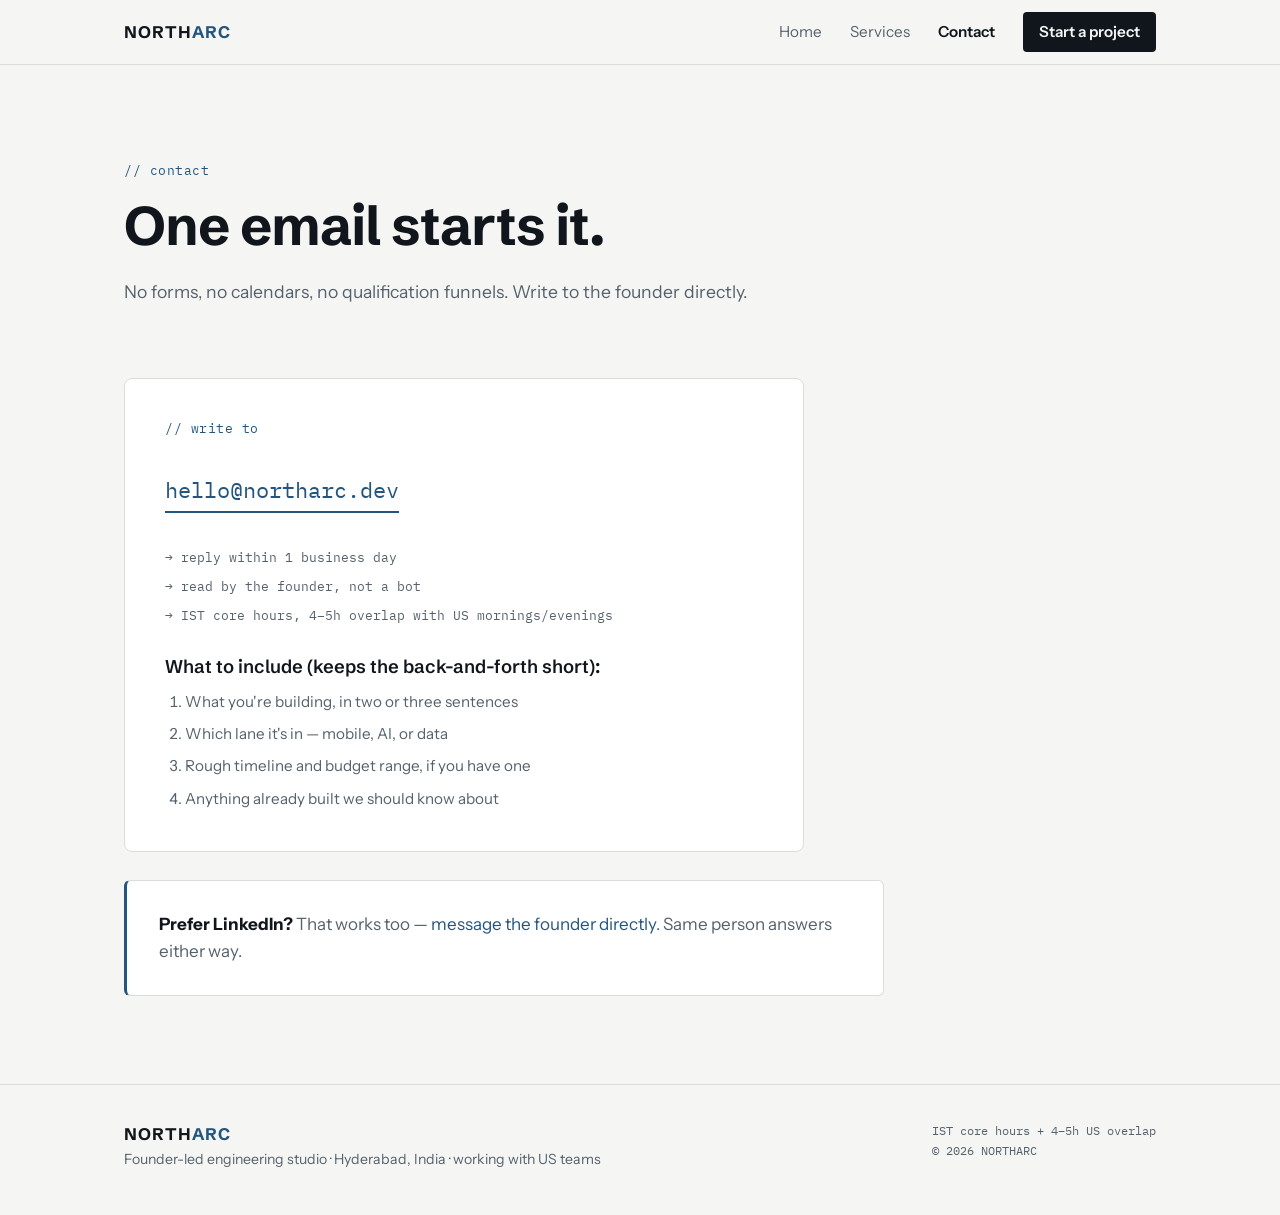
==== contact.html @ 61504bf8 "Initial site: home, services, contact pages with shared styles" ====
<!DOCTYPE html>
<html lang="en">
<head>
  <meta charset="UTF-8" />
  <meta name="viewport" content="width=device-width, initial-scale=1.0" />
  <title>Contact — NORTHARC</title>
  <meta name="description" content="Start a project with NORTHARC. One email, a reply within one business day." />
  <link rel="preconnect" href="https://fonts.googleapis.com" />
  <link rel="preconnect" href="https://fonts.gstatic.com" crossorigin />
  <link href="https://fonts.googleapis.com/css2?family=Schibsted+Grotesk:wght@500;700&family=Instrument+Sans:wght@400;500;600&family=IBM+Plex+Mono:wght@400;500&display=swap" rel="stylesheet" />
  <link rel="stylesheet" href="css/styles.css" />
</head>
<body>

<header class="site-header">
  <div class="wrap">
    <a class="logo" href="index.html">NORTH<span>ARC</span></a>
    <button class="menu-btn" aria-expanded="false" aria-controls="nav">menu</button>
    <nav class="main-nav" id="nav">
      <a href="index.html">Home</a>
      <a href="services.html">Services</a>
      <a href="contact.html" class="active">Contact</a>
      <a href="contact.html" class="nav-cta">Start a project</a>
    </nav>
  </div>
</header>

<main>

  <div class="hero" style="padding-bottom:40px">
    <div class="wrap">
      <span class="eyebrow">// contact</span>
      <h1>One email starts it.</h1>
      <p class="lede" style="margin-top:20px">No forms, no calendars, no qualification funnels. Write to the founder directly.</p>
    </div>
  </div>

  <section style="padding-top:0">
    <div class="wrap">
      <div class="contact-card reveal">
        <span class="eyebrow">// write to</span>
        <a class="contact-email" href="mailto:hello@northarc.dev">hello@northarc.dev</a>
        <div class="contact-meta">
          <div>→ reply within 1 business day</div>
          <div>→ read by the founder, not a bot</div>
          <div>→ IST core hours, 4–5h overlap with US mornings/evenings</div>
        </div>

        <div class="checklist">
          <h3>What to include (keeps the back-and-forth short):</h3>
          <ol>
            <li>What you're building, in two or three sentences</li>
            <li>Which lane it's in — mobile, AI, or data</li>
            <li>Rough timeline and budget range, if you have one</li>
            <li>Anything already built we should know about</li>
          </ol>
        </div>
      </div>

      <div class="plain-block reveal" style="margin-top:28px">
        <p><strong>Prefer LinkedIn?</strong> That works too — <a href="https://www.linkedin.com/" rel="noopener">message the founder directly</a>. Same person answers either way.</p>
      </div>
    </div>
  </section>

</main>

<footer class="site-footer">
  <div class="wrap">
    <div>
      <div class="logo">NORTH<span>ARC</span></div>
      <p>Founder-led engineering studio · Hyderabad, India · working with US teams</p>
    </div>
    <div class="fmono">
      <div>IST core hours + 4–5h US overlap</div>
      <div>© 2026 NORTHARC</div>
    </div>
  </div>
</footer>

<script src="js/main.js"></script>
</body>
</html>
---- css/styles.css ----
/* NORTHARC — shared styles
   Rename: search-replace "NORTHARC" across /*.html
   Palette + type tokens below. */

:root {
  --paper: #f5f6f4;
  --panel: #ffffff;
  --ink: #10161c;
  --muted: #55616c;
  --line: #d9dedb;
  --accent: #24557e;
  --accent-ink: #1b4263;
  --ok: #2f7d52;
  --mono: "IBM Plex Mono", ui-monospace, monospace;
  --body: "Instrument Sans", system-ui, sans-serif;
  --display: "Schibsted Grotesk", system-ui, sans-serif;
  --maxw: 1080px;
}

* { margin: 0; padding: 0; box-sizing: border-box; }
html { scroll-behavior: smooth; }

body {
  font-family: var(--body);
  background: var(--paper);
  color: var(--ink);
  font-size: 17px;
  line-height: 1.6;
  -webkit-font-smoothing: antialiased;
}

.wrap { max-width: var(--maxw); margin: 0 auto; padding: 0 24px; }

a { color: var(--accent); text-decoration: none; }
a:hover { text-decoration: underline; }
a:focus-visible, button:focus-visible {
  outline: 2px solid var(--accent);
  outline-offset: 3px;
}

/* ---------- header ---------- */
.site-header {
  border-bottom: 1px solid var(--line);
  background: var(--paper);
  position: sticky; top: 0; z-index: 50;
}
.site-header .wrap {
  display: flex; align-items: center; justify-content: space-between;
  height: 64px;
}
.logo {
  font-family: var(--display);
  font-weight: 700;
  letter-spacing: 0.06em;
  font-size: 1.05rem;
  color: var(--ink);
}
.logo:hover { text-decoration: none; }
.logo span { color: var(--accent); }

nav.main-nav { display: flex; gap: 28px; align-items: center; }
nav.main-nav a {
  color: var(--muted);
  font-size: 0.95rem;
}
nav.main-nav a.active { color: var(--ink); font-weight: 600; }
nav.main-nav a.nav-cta {
  color: var(--paper);
  background: var(--ink);
  padding: 8px 16px;
  border-radius: 4px;
  font-weight: 600;
}
nav.main-nav a.nav-cta:hover { background: var(--accent-ink); text-decoration: none; }

.menu-btn { display: none; background: none; border: 1px solid var(--line); border-radius: 4px; padding: 6px 10px; font-family: var(--mono); font-size: 0.85rem; cursor: pointer; color: var(--ink); }

/* ---------- shared section furniture ---------- */
section { padding: 88px 0; }
.eyebrow {
  font-family: var(--mono);
  font-size: 0.8rem;
  letter-spacing: 0.04em;
  color: var(--accent);
  display: block;
  margin-bottom: 14px;
}
h1, h2, h3 { font-family: var(--display); line-height: 1.15; }
h1 { font-size: clamp(2.2rem, 5vw, 3.4rem); font-weight: 700; letter-spacing: -0.015em; }
h2 { font-size: clamp(1.6rem, 3.4vw, 2.2rem); font-weight: 700; letter-spacing: -0.01em; margin-bottom: 18px; }
h3 { font-size: 1.15rem; font-weight: 600; margin-bottom: 8px; }
.lede { color: var(--muted); font-size: 1.1rem; max-width: 58ch; }

.rule { border: 0; border-top: 1px solid var(--line); }

/* ---------- hero ---------- */
.hero { padding: 96px 0 72px; }
.hero-grid {
  display: grid;
  grid-template-columns: minmax(0, 1.15fr) minmax(0, 0.85fr);
  gap: 56px;
  align-items: center;
}
.hero .lede { margin: 22px 0 32px; }

.status-line {
  font-family: var(--mono);
  font-size: 0.82rem;
  color: var(--muted);
  display: inline-flex; align-items: center; gap: 8px;
  border: 1px solid var(--line);
  background: var(--panel);
  padding: 6px 12px;
  border-radius: 999px;
  margin-bottom: 26px;
}
.status-line .dot {
  width: 8px; height: 8px; border-radius: 50%;
  background: var(--ok);
}

.btn-row { display: flex; gap: 14px; flex-wrap: wrap; }
.btn {
  display: inline-block;
  padding: 12px 22px;
  border-radius: 4px;
  font-weight: 600;
  font-size: 0.98rem;
}
.btn-primary { background: var(--ink); color: var(--paper); }
.btn-primary:hover { background: var(--accent-ink); text-decoration: none; }
.btn-ghost { border: 1px solid var(--line); color: var(--ink); background: var(--panel); }
.btn-ghost:hover { border-color: var(--ink); text-decoration: none; }

.hero-schematic { width: 100%; height: auto; }
.hero-schematic text { font-family: var(--mono); font-size: 11px; fill: var(--muted); }
.hero-schematic .node { fill: var(--panel); stroke: var(--ink); stroke-width: 1.25; }
.hero-schematic .pipe { stroke: var(--accent); stroke-width: 1.5; fill: none; }
.hero-schematic .pkt { fill: var(--accent); }

/* ---------- cards ---------- */
.card-grid { display: grid; grid-template-columns: repeat(3, 1fr); gap: 20px; margin-top: 40px; }
.card {
  background: var(--panel);
  border: 1px solid var(--line);
  border-radius: 6px;
  padding: 28px 24px;
  display: flex; flex-direction: column; gap: 10px;
}
.card .tag {
  font-family: var(--mono);
  font-size: 0.75rem;
  color: var(--accent);
}
.card p { color: var(--muted); font-size: 0.95rem; }
.card .more { margin-top: auto; font-size: 0.9rem; font-weight: 600; }

/* ---------- process ---------- */
.steps { margin-top: 40px; display: grid; gap: 0; }
.step {
  display: grid;
  grid-template-columns: 72px 1fr;
  gap: 20px;
  padding: 26px 0;
  border-top: 1px solid var(--line);
}
.step:last-child { border-bottom: 1px solid var(--line); }
.step .num { font-family: var(--mono); color: var(--accent); font-size: 0.9rem; padding-top: 4px; }
.step p { color: var(--muted); font-size: 0.95rem; max-width: 62ch; }

/* ---------- stack strip / grid ---------- */
.stack-note { font-family: var(--mono); font-size: 0.8rem; color: var(--muted); margin-top: 26px; }
.stack-grid {
  display: grid;
  grid-template-columns: repeat(auto-fill, minmax(150px, 1fr));
  gap: 14px;
  margin-top: 34px;
}
.stack-item {
  background: var(--panel);
  border: 1px solid var(--line);
  border-radius: 6px;
  padding: 16px 14px;
  display: flex; align-items: center; gap: 12px;
}
.stack-item img { width: 26px; height: 26px; object-fit: contain; }
.stack-item span { font-size: 0.88rem; font-weight: 500; }

/* ---------- honesty block ---------- */
.plain-block {
  background: var(--panel);
  border: 1px solid var(--line);
  border-left: 3px solid var(--accent);
  border-radius: 6px;
  padding: 30px 32px;
  max-width: 760px;
}
.plain-block p { color: var(--muted); }
.plain-block p + p { margin-top: 12px; }
.plain-block strong { color: var(--ink); }

/* ---------- service detail ---------- */
.svc { border-top: 1px solid var(--line); padding: 64px 0; }
.svc-grid { display: grid; grid-template-columns: minmax(0,1fr) minmax(0,1fr); gap: 48px; }
.svc ul { list-style: none; margin-top: 18px; display: grid; gap: 10px; }
.svc li {
  padding-left: 22px; position: relative;
  color: var(--muted); font-size: 0.97rem;
}
.svc li::before {
  content: "→"; position: absolute; left: 0; color: var(--accent);
  font-family: var(--mono); font-size: 0.85rem;
}
.svc-deliverable {
  font-family: var(--mono); font-size: 0.8rem; color: var(--muted);
  border: 1px dashed var(--line); border-radius: 6px;
  padding: 14px 16px; margin-top: 22px;
}

/* ---------- contact ---------- */
.contact-card {
  background: var(--panel); border: 1px solid var(--line); border-radius: 8px;
  padding: 40px; max-width: 680px;
}
.contact-email {
  font-family: var(--mono);
  font-size: clamp(1.05rem, 2.6vw, 1.4rem);
  display: inline-block;
  margin: 18px 0 8px;
  border-bottom: 2px solid var(--accent);
  padding-bottom: 4px;
}
.contact-email:hover { text-decoration: none; }
.contact-meta { font-family: var(--mono); font-size: 0.82rem; color: var(--muted); margin-top: 26px; display: grid; gap: 8px; }
.checklist { margin-top: 30px; }
.checklist h3 { margin-bottom: 12px; }
.checklist ol { padding-left: 20px; color: var(--muted); display: grid; gap: 8px; font-size: 0.95rem; }

/* ---------- footer ---------- */
.site-footer {
  border-top: 1px solid var(--line);
  padding: 36px 0 44px;
  color: var(--muted);
  font-size: 0.88rem;
}
.site-footer .wrap { display: flex; justify-content: space-between; gap: 20px; flex-wrap: wrap; }
.site-footer .fmono { font-family: var(--mono); font-size: 0.78rem; }

/* ---------- reveal ---------- */
.reveal { opacity: 0; transform: translateY(14px); transition: opacity .5s ease, transform .5s ease; }
.reveal.in { opacity: 1; transform: none; }
@media (prefers-reduced-motion: reduce) {
  .reveal { opacity: 1; transform: none; transition: none; }
  html { scroll-behavior: auto; }
}

/* ---------- responsive ---------- */
@media (max-width: 860px) {
  section { padding: 64px 0; }
  .hero { padding: 64px 0 48px; }
  .hero-grid { grid-template-columns: 1fr; gap: 40px; }
  .card-grid { grid-template-columns: 1fr; }
  .svc-grid { grid-template-columns: 1fr; gap: 28px; }
  nav.main-nav {
    display: none;
    position: absolute; top: 64px; left: 0; right: 0;
    background: var(--paper); border-bottom: 1px solid var(--line);
    flex-direction: column; align-items: flex-start;
    padding: 18px 24px; gap: 16px;
  }
  nav.main-nav.open { display: flex; }
  .menu-btn { display: block; }
}
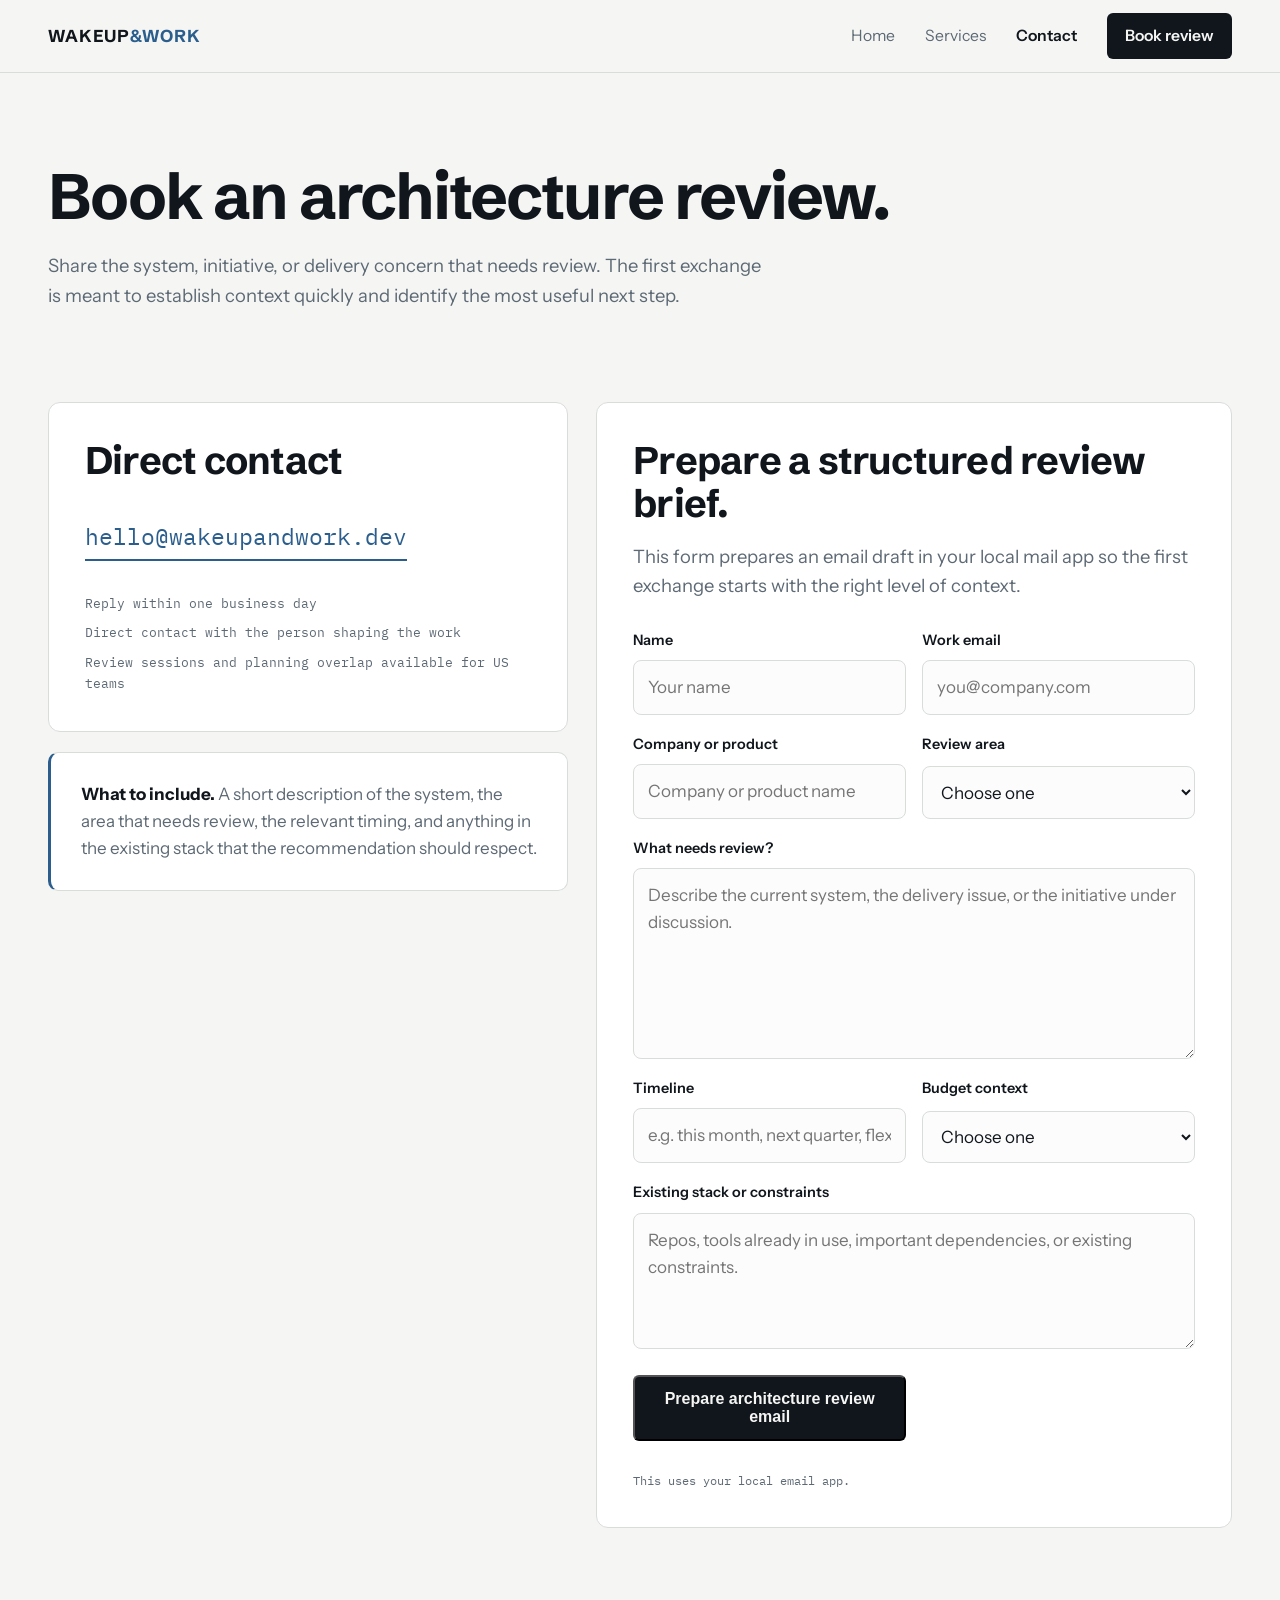
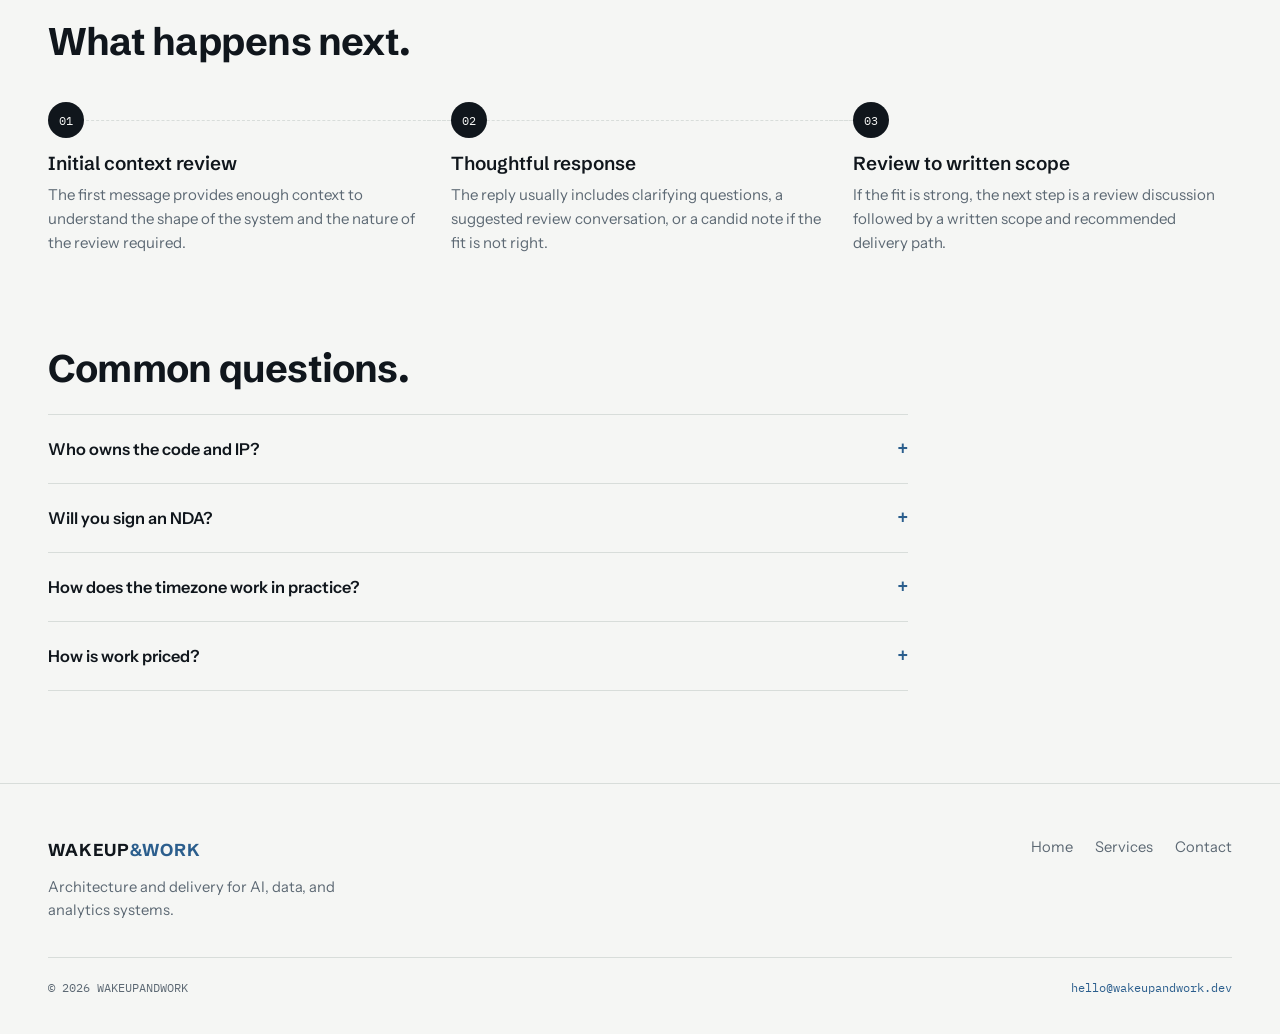
==== commit 66bab741: "Rebrand and redesign: WAKEUPANDWORK site with enhanced UX - New hero with checkmark points and struc" ====
--- a/contact.html
+++ b/contact.html
@@ -3,8 +3,18 @@
 <head>
   <meta charset="UTF-8" />
   <meta name="viewport" content="width=device-width, initial-scale=1.0" />
-  <title>Contact — NORTHARC</title>
-  <meta name="description" content="Start a project with NORTHARC. One email, a reply within one business day." />
+  <title>Contact — WAKEUPANDWORK</title>
+  <meta name="description" content="Book an architecture review with WAKEUPANDWORK. Share the current system or delivery concern and receive a thoughtful reply within one business day." />
+  <meta name="theme-color" content="#f5f6f4" />
+  <meta property="og:type" content="website" />
+  <meta property="og:title" content="Contact — WAKEUPANDWORK" />
+  <meta property="og:description" content="Share the current system or delivery concern and receive a thoughtful reply within one business day." />
+  <meta property="og:image" content="assets/social-card.svg" />
+  <meta property="twitter:card" content="summary_large_image" />
+  <meta property="twitter:title" content="Contact — WAKEUPANDWORK" />
+  <meta property="twitter:description" content="Share the current system or delivery concern and receive a thoughtful reply within one business day." />
+  <meta property="twitter:image" content="assets/social-card.svg" />
+  <link rel="icon" href="assets/favicon.svg" type="image/svg+xml" />
   <link rel="preconnect" href="https://fonts.googleapis.com" />
   <link rel="preconnect" href="https://fonts.gstatic.com" crossorigin />
   <link href="https://fonts.googleapis.com/css2?family=Schibsted+Grotesk:wght@500;700&family=Instrument+Sans:wght@400;500;600&family=IBM+Plex+Mono:wght@400;500&display=swap" rel="stylesheet" />
@@ -14,66 +24,166 @@
 
 <header class="site-header">
   <div class="wrap">
-    <a class="logo" href="index.html">NORTH<span>ARC</span></a>
+    <a class="logo" href="index.html">WAKEUP<span>&amp;WORK</span></a>
     <button class="menu-btn" aria-expanded="false" aria-controls="nav">menu</button>
     <nav class="main-nav" id="nav">
       <a href="index.html">Home</a>
       <a href="services.html">Services</a>
       <a href="contact.html" class="active">Contact</a>
-      <a href="contact.html" class="nav-cta">Start a project</a>
+      <a href="contact.html" class="nav-cta">Book review</a>
     </nav>
   </div>
 </header>
 
 <main>
-
-  <div class="hero" style="padding-bottom:40px">
+  <div class="hero contact-hero">
     <div class="wrap">
-      <span class="eyebrow">// contact</span>
-      <h1>One email starts it.</h1>
-      <p class="lede" style="margin-top:20px">No forms, no calendars, no qualification funnels. Write to the founder directly.</p>
+      <h1>Book an architecture review.</h1>
+      <p class="lede" style="margin-top:20px">Share the system, initiative, or delivery concern that needs review. The first exchange is meant to establish context quickly and identify the most useful next step.</p>
     </div>
   </div>
 
   <section style="padding-top:0">
-    <div class="wrap">
-      <div class="contact-card reveal">
-        <span class="eyebrow">// write to</span>
-        <a class="contact-email" href="mailto:hello@northarc.dev">hello@northarc.dev</a>
-        <div class="contact-meta">
-          <div>→ reply within 1 business day</div>
-          <div>→ read by the founder, not a bot</div>
-          <div>→ IST core hours, 4–5h overlap with US mornings/evenings</div>
+    <div class="wrap contact-layout">
+      <div class="contact-intro reveal">
+        <div class="contact-card">
+          <h2>Direct contact</h2>
+          <a class="contact-email" href="mailto:hello@wakeupandwork.dev">hello@wakeupandwork.dev</a>
+          <div class="contact-meta">
+            <div>Reply within one business day</div>
+            <div>Direct contact with the person shaping the work</div>
+            <div>Review sessions and planning overlap available for US teams</div>
+          </div>
         </div>
-
-        <div class="checklist">
-          <h3>What to include (keeps the back-and-forth short):</h3>
-          <ol>
-            <li>What you're building, in two or three sentences</li>
-            <li>Which lane it's in — mobile, AI, or data</li>
-            <li>Rough timeline and budget range, if you have one</li>
-            <li>Anything already built we should know about</li>
-          </ol>
+        <div class="plain-block contact-note">
+          <p><strong>What to include.</strong> A short description of the system, the area that needs review, the relevant timing, and anything in the existing stack that the recommendation should respect.</p>
         </div>
       </div>
 
-      <div class="plain-block reveal" style="margin-top:28px">
-        <p><strong>Prefer LinkedIn?</strong> That works too — <a href="https://www.linkedin.com/" rel="noopener">message the founder directly</a>. Same person answers either way.</p>
+      <div class="brief-shell reveal">
+        <div class="brief-card">
+          <h2>Prepare a structured review brief.</h2>
+          <p class="lede">This form prepares an email draft in your local mail app so the first exchange starts with the right level of context.</p>
+          <form class="brief-form" data-brief-form data-email="hello@wakeupandwork.dev">
+            <label>
+              <span>Name</span>
+              <input type="text" name="name" autocomplete="name" placeholder="Your name" required />
+            </label>
+            <label>
+              <span>Work email</span>
+              <input type="email" name="email" autocomplete="email" placeholder="you@company.com" required />
+            </label>
+            <label>
+              <span>Company or product</span>
+              <input type="text" name="company" autocomplete="organization" placeholder="Company or product name" required />
+            </label>
+            <label>
+              <span>Review area</span>
+              <select name="lane" required>
+                <option value="">Choose one</option>
+                <option>AI systems</option>
+                <option>Data engineering</option>
+                <option>Analytics</option>
+                <option>Mixed scope</option>
+              </select>
+            </label>
+            <label class="full">
+              <span>What needs review?</span>
+              <textarea name="summary" rows="6" placeholder="Describe the current system, the delivery issue, or the initiative under discussion." required></textarea>
+            </label>
+            <label>
+              <span>Timeline</span>
+              <input type="text" name="timeline" placeholder="e.g. this month, next quarter, flexible" />
+            </label>
+            <label>
+              <span>Budget context</span>
+              <select name="budget">
+                <option value="">Choose one</option>
+                <option>Under $5k</option>
+                <option>$5k – $15k</option>
+                <option>$15k – $30k</option>
+                <option>$30k+</option>
+                <option>Need help scoping</option>
+              </select>
+            </label>
+            <label class="full">
+              <span>Existing stack or constraints</span>
+              <textarea name="stack" rows="4" placeholder="Repos, tools already in use, important dependencies, or existing constraints."></textarea>
+            </label>
+            <div class="form-actions full">
+              <button class="btn btn-primary" type="submit">Prepare architecture review email</button>
+              <p class="fine">This uses your local email app.</p>
+            </div>
+          </form>
+        </div>
       </div>
     </div>
   </section>
 
+  <section style="padding-top:0">
+    <div class="wrap">
+      <h2>What happens next.</h2>
+      <div class="steps-flow three">
+        <div class="step-col reveal">
+          <div class="track"><span class="step-dot">01</span></div>
+          <h3>Initial context review</h3>
+          <p>The first message provides enough context to understand the shape of the system and the nature of the review required.</p>
+        </div>
+        <div class="step-col reveal">
+          <div class="track"><span class="step-dot">02</span></div>
+          <h3>Thoughtful response</h3>
+          <p>The reply usually includes clarifying questions, a suggested review conversation, or a candid note if the fit is not right.</p>
+        </div>
+        <div class="step-col reveal">
+          <div class="track"><span class="step-dot">03</span></div>
+          <h3>Review to written scope</h3>
+          <p>If the fit is strong, the next step is a review discussion followed by a written scope and recommended delivery path.</p>
+        </div>
+      </div>
+    </div>
+  </section>
+
+  <section style="padding-top:0">
+    <div class="wrap">
+      <h2>Common questions.</h2>
+      <div class="faq">
+        <details>
+          <summary>Who owns the code and IP?</summary>
+          <p>You do. Code lives in your repositories, deploys to your accounts, and remains under your control.</p>
+        </details>
+        <details>
+          <summary>Will you sign an NDA?</summary>
+          <p>Yes. An NDA can be signed before any sensitive detail is shared.</p>
+        </details>
+        <details>
+          <summary>How does the timezone work in practice?</summary>
+          <p>Work is coordinated around overlapping review windows with US teams, while deeper implementation continues asynchronously.</p>
+        </details>
+        <details>
+          <summary>How is work priced?</summary>
+          <p>Most engagements are structured as fixed-scope projects or clearly defined retained support, depending on the shape of the work.</p>
+        </details>
+      </div>
+    </div>
+  </section>
 </main>
 
 <footer class="site-footer">
   <div class="wrap">
-    <div>
-      <div class="logo">NORTH<span>ARC</span></div>
-      <p>Founder-led engineering studio · Hyderabad, India · working with US teams</p>
+    <div class="foot-simple">
+      <div>
+        <div class="logo">WAKEUP<span>&amp;WORK</span></div>
+        <p>Architecture and delivery for AI, data, and analytics systems.</p>
+      </div>
+      <nav class="foot-nav" aria-label="Footer">
+        <a href="index.html">Home</a>
+        <a href="services.html">Services</a>
+        <a href="contact.html">Contact</a>
+      </nav>
     </div>
-    <div class="fmono">
-      <div>IST core hours + 4–5h US overlap</div>
-      <div>© 2026 NORTHARC</div>
+    <div class="foot-bottom">
+      <div>© 2026 WAKEUPANDWORK</div>
+      <div><a href="mailto:hello@wakeupandwork.dev">hello@wakeupandwork.dev</a></div>
     </div>
   </div>
 </footer>
--- a/css/styles.css
+++ b/css/styles.css
@@ -1,20 +1,18 @@
-/* NORTHARC — shared styles
-   Rename: search-replace "NORTHARC" across /*.html
-   Palette + type tokens below. */
+/* WAKEUPANDWORK — shared styles */
 
 :root {
   --paper: #f5f6f4;
   --panel: #ffffff;
   --ink: #10161c;
-  --muted: #55616c;
-  --line: #d9dedb;
-  --accent: #24557e;
-  --accent-ink: #1b4263;
+  --muted: #5d6974;
+  --line: #d8ddda;
+  --accent: #2b5e8d;
+  --accent-ink: #214968;
   --ok: #2f7d52;
   --mono: "IBM Plex Mono", ui-monospace, monospace;
   --body: "Instrument Sans", system-ui, sans-serif;
   --display: "Schibsted Grotesk", system-ui, sans-serif;
-  --maxw: 1080px;
+  --maxw: 1240px;
 }
 
 * { margin: 0; padding: 0; box-sizing: border-box; }
@@ -29,147 +27,249 @@
   -webkit-font-smoothing: antialiased;
 }
 
-.wrap { max-width: var(--maxw); margin: 0 auto; padding: 0 24px; }
+.wrap { max-width: var(--maxw); margin: 0 auto; padding: 0 28px; }
 
 a { color: var(--accent); text-decoration: none; }
 a:hover { text-decoration: underline; }
-a:focus-visible, button:focus-visible {
+a:focus-visible, button:focus-visible, input:focus-visible, select:focus-visible, textarea:focus-visible {
   outline: 2px solid var(--accent);
   outline-offset: 3px;
 }
 
-/* ---------- header ---------- */
 .site-header {
   border-bottom: 1px solid var(--line);
-  background: var(--paper);
-  position: sticky; top: 0; z-index: 50;
+  background: rgba(245, 246, 244, 0.94);
+  position: sticky;
+  top: 0;
+  z-index: 50;
+  backdrop-filter: blur(10px);
 }
 .site-header .wrap {
-  display: flex; align-items: center; justify-content: space-between;
-  height: 64px;
+  display: flex;
+  align-items: center;
+  justify-content: space-between;
+  height: 72px;
 }
 .logo {
   font-family: var(--display);
   font-weight: 700;
   letter-spacing: 0.06em;
-  font-size: 1.05rem;
+  font-size: 1.08rem;
   color: var(--ink);
 }
 .logo:hover { text-decoration: none; }
 .logo span { color: var(--accent); }
 
-nav.main-nav { display: flex; gap: 28px; align-items: center; }
-nav.main-nav a {
-  color: var(--muted);
-  font-size: 0.95rem;
-}
+nav.main-nav { display: flex; gap: 30px; align-items: center; }
+nav.main-nav a { color: var(--muted); font-size: 0.98rem; }
 nav.main-nav a.active { color: var(--ink); font-weight: 600; }
 nav.main-nav a.nav-cta {
   color: var(--paper);
   background: var(--ink);
-  padding: 8px 16px;
+  padding: 10px 18px;
+  border-radius: 6px;
+  font-weight: 600;
+}
+nav.main-nav a.nav-cta:hover { background: var(--accent-ink); text-decoration: none; }
+
+.menu-btn {
+  display: none;
+  background: none;
+  border: 1px solid var(--line);
   border-radius: 4px;
-  font-weight: 600;
-}
-nav.main-nav a.nav-cta:hover { background: var(--accent-ink); text-decoration: none; }
-
-.menu-btn { display: none; background: none; border: 1px solid var(--line); border-radius: 4px; padding: 6px 10px; font-family: var(--mono); font-size: 0.85rem; cursor: pointer; color: var(--ink); }
-
-/* ---------- shared section furniture ---------- */
-section { padding: 88px 0; }
-.eyebrow {
-  font-family: var(--mono);
-  font-size: 0.8rem;
-  letter-spacing: 0.04em;
-  color: var(--accent);
-  display: block;
-  margin-bottom: 14px;
-}
-h1, h2, h3 { font-family: var(--display); line-height: 1.15; }
-h1 { font-size: clamp(2.2rem, 5vw, 3.4rem); font-weight: 700; letter-spacing: -0.015em; }
-h2 { font-size: clamp(1.6rem, 3.4vw, 2.2rem); font-weight: 700; letter-spacing: -0.01em; margin-bottom: 18px; }
-h3 { font-size: 1.15rem; font-weight: 600; margin-bottom: 8px; }
-.lede { color: var(--muted); font-size: 1.1rem; max-width: 58ch; }
-
-.rule { border: 0; border-top: 1px solid var(--line); }
-
-/* ---------- hero ---------- */
-.hero { padding: 96px 0 72px; }
+  padding: 6px 10px;
+  font-family: var(--mono);
+  font-size: 0.85rem;
+  cursor: pointer;
+  color: var(--ink);
+}
+
+section { padding: 92px 0; }
+h1, h2, h3 { font-family: var(--display); line-height: 1.1; }
+h1 {
+  font-size: clamp(2.8rem, 5vw, 5rem);
+  font-weight: 700;
+  letter-spacing: -0.03em;
+}
+h2 {
+  font-size: clamp(1.9rem, 3vw, 3rem);
+  font-weight: 700;
+  letter-spacing: -0.02em;
+  margin-bottom: 18px;
+}
+h3 { font-size: 1.18rem; font-weight: 600; margin-bottom: 8px; }
+.lede {
+  color: var(--muted);
+  font-size: 1.15rem;
+  max-width: 60ch;
+}
+
+.hero { padding: 88px 0 64px; }
 .hero-grid {
   display: grid;
-  grid-template-columns: minmax(0, 1.15fr) minmax(0, 0.85fr);
-  gap: 56px;
-  align-items: center;
-}
-.hero .lede { margin: 22px 0 32px; }
-
-.status-line {
-  font-family: var(--mono);
-  font-size: 0.82rem;
-  color: var(--muted);
-  display: inline-flex; align-items: center; gap: 8px;
-  border: 1px solid var(--line);
-  background: var(--panel);
-  padding: 6px 12px;
-  border-radius: 999px;
-  margin-bottom: 26px;
-}
-.status-line .dot {
-  width: 8px; height: 8px; border-radius: 50%;
-  background: var(--ok);
+  grid-template-columns: minmax(0, 1.02fr) minmax(430px, 0.98fr);
+  gap: 48px;
+  align-items: start;
+}
+.hero .lede { margin: 24px 0 28px; }
+
+.hero-points { list-style: none; margin: 0 0 34px; display: grid; gap: 12px; }
+.hero-points li {
+  display: flex;
+  gap: 12px;
+  align-items: flex-start;
+  color: var(--muted);
+  font-size: 0.98rem;
+}
+.hero-points svg {
+  width: 18px;
+  height: 18px;
+  color: var(--ok);
+  flex-shrink: 0;
+  margin-top: 4px;
 }
 
 .btn-row { display: flex; gap: 14px; flex-wrap: wrap; }
 .btn {
   display: inline-block;
-  padding: 12px 22px;
-  border-radius: 4px;
+  padding: 13px 22px;
+  border-radius: 6px;
   font-weight: 600;
-  font-size: 0.98rem;
+  font-size: 1rem;
 }
 .btn-primary { background: var(--ink); color: var(--paper); }
 .btn-primary:hover { background: var(--accent-ink); text-decoration: none; }
 .btn-ghost { border: 1px solid var(--line); color: var(--ink); background: var(--panel); }
 .btn-ghost:hover { border-color: var(--ink); text-decoration: none; }
 
-.hero-schematic { width: 100%; height: auto; }
-.hero-schematic text { font-family: var(--mono); font-size: 11px; fill: var(--muted); }
-.hero-schematic .node { fill: var(--panel); stroke: var(--ink); stroke-width: 1.25; }
-.hero-schematic .pipe { stroke: var(--accent); stroke-width: 1.5; fill: none; }
-.hero-schematic .pkt { fill: var(--accent); }
-
-/* ---------- cards ---------- */
-.card-grid { display: grid; grid-template-columns: repeat(3, 1fr); gap: 20px; margin-top: 40px; }
+.hero-panel {
+  background: linear-gradient(180deg, #ffffff 0%, #f8faf9 100%);
+  border: 1px solid var(--line);
+  border-radius: 16px;
+  padding: 28px;
+  box-shadow: 0 12px 30px rgba(16, 22, 28, 0.04);
+}
+.panel-head {
+  font-family: var(--display);
+  font-size: 1.12rem;
+  font-weight: 600;
+  margin-bottom: 20px;
+}
+.panel-grid {
+  display: grid;
+  grid-template-columns: repeat(3, 1fr);
+  gap: 16px;
+}
+.panel-col { display: grid; gap: 10px; }
+.panel-label {
+  font-family: var(--mono);
+  font-size: 0.74rem;
+  color: var(--accent);
+  text-transform: uppercase;
+  letter-spacing: 0.08em;
+}
+.panel-node {
+  min-height: 64px;
+  padding: 14px 16px;
+  border: 1px solid var(--line);
+  border-radius: 10px;
+  background: var(--panel);
+  font-size: 0.93rem;
+  color: var(--ink);
+  display: flex;
+  align-items: center;
+}
+.panel-footer {
+  display: flex;
+  flex-wrap: wrap;
+  gap: 10px;
+  margin-top: 18px;
+}
+.panel-footer span {
+  font-family: var(--mono);
+  font-size: 0.75rem;
+  color: var(--muted);
+  padding: 7px 10px;
+  border-radius: 999px;
+  background: #f1f4f2;
+  border: 1px solid var(--line);
+}
+
+.fact-grid { display: grid; grid-template-columns: repeat(4, 1fr); gap: 24px; margin-top: 40px; }
+.fact { border-top: 2px solid var(--ink); padding-top: 18px; }
+.fact .n {
+  font-family: var(--display);
+  font-size: 2.5rem;
+  font-weight: 700;
+  line-height: 1;
+  display: block;
+  margin-bottom: 10px;
+}
+.fact .n em { font-style: normal; color: var(--accent); }
+.fact p { color: var(--muted); font-size: 0.94rem; }
+
+.card-grid { display: grid; grid-template-columns: repeat(3, 1fr); gap: 20px; margin-top: 38px; }
 .card {
   background: var(--panel);
   border: 1px solid var(--line);
-  border-radius: 6px;
+  border-radius: 10px;
   padding: 28px 24px;
-  display: flex; flex-direction: column; gap: 10px;
-}
-.card .tag {
-  font-family: var(--mono);
-  font-size: 0.75rem;
+  display: flex;
+  flex-direction: column;
+  gap: 10px;
+}
+.card p { color: var(--muted); font-size: 0.96rem; }
+.card .more { margin-top: auto; font-size: 0.92rem; font-weight: 600; }
+
+.card-icon {
+  width: 42px;
+  height: 42px;
+  border: 1px solid var(--line);
+  border-radius: 10px;
+  background: var(--paper);
   color: var(--accent);
-}
-.card p { color: var(--muted); font-size: 0.95rem; }
-.card .more { margin-top: auto; font-size: 0.9rem; font-weight: 600; }
-
-/* ---------- process ---------- */
-.steps { margin-top: 40px; display: grid; gap: 0; }
-.step {
-  display: grid;
-  grid-template-columns: 72px 1fr;
-  gap: 20px;
-  padding: 26px 0;
-  border-top: 1px solid var(--line);
-}
-.step:last-child { border-bottom: 1px solid var(--line); }
-.step .num { font-family: var(--mono); color: var(--accent); font-size: 0.9rem; padding-top: 4px; }
-.step p { color: var(--muted); font-size: 0.95rem; max-width: 62ch; }
-
-/* ---------- stack strip / grid ---------- */
-.stack-note { font-family: var(--mono); font-size: 0.8rem; color: var(--muted); margin-top: 26px; }
+  display: flex;
+  align-items: center;
+  justify-content: center;
+  margin-bottom: 8px;
+}
+.card-icon svg { width: 20px; height: 20px; }
+
+.steps-flow { display: grid; grid-template-columns: repeat(4, 1fr); gap: 24px; margin-top: 40px; }
+.steps-flow.three { grid-template-columns: repeat(3, 1fr); }
+.step-col .track {
+  position: relative;
+  display: flex;
+  align-items: center;
+  height: 36px;
+  margin-bottom: 16px;
+}
+.step-col .track::before {
+  content: "";
+  position: absolute;
+  top: 50%;
+  left: -24px;
+  right: -24px;
+  border-top: 1px dashed var(--line);
+}
+.step-col:first-child .track::before { left: 18px; }
+.step-col:last-child .track::before { right: calc(100% - 18px); }
+.step-dot {
+  position: relative;
+  z-index: 1;
+  width: 36px;
+  height: 36px;
+  border-radius: 50%;
+  background: var(--ink);
+  color: var(--paper);
+  font-family: var(--mono);
+  font-size: 0.78rem;
+  display: flex;
+  align-items: center;
+  justify-content: center;
+}
+.step-col p { color: var(--muted); font-size: 0.94rem; }
+
 .stack-grid {
   display: grid;
   grid-template-columns: repeat(auto-fill, minmax(150px, 1fr));
@@ -179,94 +279,294 @@
 .stack-item {
   background: var(--panel);
   border: 1px solid var(--line);
-  border-radius: 6px;
+  border-radius: 8px;
   padding: 16px 14px;
-  display: flex; align-items: center; gap: 12px;
+  display: flex;
+  align-items: center;
+  gap: 12px;
 }
 .stack-item img { width: 26px; height: 26px; object-fit: contain; }
-.stack-item span { font-size: 0.88rem; font-weight: 500; }
-
-/* ---------- honesty block ---------- */
-.plain-block {
-  background: var(--panel);
-  border: 1px solid var(--line);
-  border-left: 3px solid var(--accent);
-  border-radius: 6px;
-  padding: 30px 32px;
-  max-width: 760px;
-}
-.plain-block p { color: var(--muted); }
-.plain-block p + p { margin-top: 12px; }
-.plain-block strong { color: var(--ink); }
-
-/* ---------- service detail ---------- */
+.stack-item span { font-size: 0.89rem; font-weight: 500; }
+
+.stack-map {
+  display: grid;
+  grid-template-columns: repeat(4, 1fr);
+  gap: 18px;
+  margin-top: 34px;
+}
+.stack-col {
+  background: var(--panel);
+  border: 1px solid var(--line);
+  border-radius: 10px;
+  padding: 20px;
+}
+.stack-stage {
+  font-family: var(--mono);
+  font-size: 0.76rem;
+  color: var(--accent);
+  margin-bottom: 12px;
+  text-transform: uppercase;
+  letter-spacing: 0.08em;
+}
+.stack-grid.compact {
+  margin-top: 0;
+  grid-template-columns: 1fr;
+}
+
 .svc { border-top: 1px solid var(--line); padding: 64px 0; }
 .svc-grid { display: grid; grid-template-columns: minmax(0,1fr) minmax(0,1fr); gap: 48px; }
+.svc-head { display: flex; align-items: center; gap: 14px; margin-bottom: 14px; }
+.svc-head .card-icon { margin-bottom: 0; flex-shrink: 0; }
 .svc ul { list-style: none; margin-top: 18px; display: grid; gap: 10px; }
 .svc li {
-  padding-left: 22px; position: relative;
-  color: var(--muted); font-size: 0.97rem;
+  padding-left: 22px;
+  position: relative;
+  color: var(--muted);
+  font-size: 0.97rem;
 }
 .svc li::before {
-  content: "→"; position: absolute; left: 0; color: var(--accent);
-  font-family: var(--mono); font-size: 0.85rem;
+  content: "→";
+  position: absolute;
+  left: 0;
+  color: var(--accent);
+  font-family: var(--mono);
+  font-size: 0.85rem;
 }
 .svc-deliverable {
-  font-family: var(--mono); font-size: 0.8rem; color: var(--muted);
-  border: 1px dashed var(--line); border-radius: 6px;
-  padding: 14px 16px; margin-top: 22px;
-}
-
-/* ---------- contact ---------- */
+  font-family: var(--mono);
+  font-size: 0.8rem;
+  color: var(--muted);
+  border: 1px dashed var(--line);
+  border-radius: 8px;
+  padding: 14px 16px;
+  margin-top: 22px;
+}
+
+.proof-grid {
+  display: grid;
+  grid-template-columns: repeat(3, 1fr);
+  gap: 20px;
+  margin-top: 36px;
+}
+.proof-card {
+  background: var(--panel);
+  border: 1px solid var(--line);
+  border-radius: 10px;
+  padding: 24px;
+}
+.proof-card p { color: var(--muted); font-size: 0.95rem; }
+
+.quote-band {
+  background: var(--panel);
+  border: 1px solid var(--line);
+  border-radius: 12px;
+  padding: 32px 34px;
+  max-width: 920px;
+}
+.quote-band p {
+  font-family: var(--display);
+  font-size: 1.4rem;
+  line-height: 1.45;
+  color: var(--ink);
+}
+
+.contact-layout {
+  display: grid;
+  grid-template-columns: minmax(300px, 0.9fr) minmax(0, 1.1fr);
+  gap: 28px;
+  align-items: start;
+}
+.contact-intro { display: grid; gap: 20px; }
 .contact-card {
-  background: var(--panel); border: 1px solid var(--line); border-radius: 8px;
-  padding: 40px; max-width: 680px;
-}
+  background: var(--panel);
+  border: 1px solid var(--line);
+  border-radius: 12px;
+  padding: 36px;
+}
+.contact-note { max-width: none; }
 .contact-email {
   font-family: var(--mono);
-  font-size: clamp(1.05rem, 2.6vw, 1.4rem);
+  font-size: clamp(1.05rem, 2.6vw, 1.45rem);
   display: inline-block;
   margin: 18px 0 8px;
   border-bottom: 2px solid var(--accent);
   padding-bottom: 4px;
 }
 .contact-email:hover { text-decoration: none; }
-.contact-meta { font-family: var(--mono); font-size: 0.82rem; color: var(--muted); margin-top: 26px; display: grid; gap: 8px; }
-.checklist { margin-top: 30px; }
-.checklist h3 { margin-bottom: 12px; }
-.checklist ol { padding-left: 20px; color: var(--muted); display: grid; gap: 8px; font-size: 0.95rem; }
-
-/* ---------- footer ---------- */
+.contact-meta {
+  font-family: var(--mono);
+  font-size: 0.84rem;
+  color: var(--muted);
+  margin-top: 24px;
+  display: grid;
+  gap: 8px;
+}
+.plain-block {
+  background: var(--panel);
+  border: 1px solid var(--line);
+  border-left: 3px solid var(--accent);
+  border-radius: 10px;
+  padding: 28px 30px;
+}
+.plain-block p { color: var(--muted); }
+.plain-block strong { color: var(--ink); }
+
+.brief-shell { margin-top: 0; }
+.brief-card {
+  background: var(--panel);
+  border: 1px solid var(--line);
+  border-radius: 12px;
+  padding: 36px;
+}
+.brief-form {
+  display: grid;
+  grid-template-columns: 1fr 1fr;
+  gap: 18px 16px;
+  margin-top: 28px;
+}
+.brief-form label { display: grid; gap: 8px; }
+.brief-form label.full { grid-column: 1 / -1; }
+.brief-form span { font-size: 0.9rem; font-weight: 600; }
+.brief-form input,
+.brief-form select,
+.brief-form textarea {
+  width: 100%;
+  border: 1px solid var(--line);
+  border-radius: 8px;
+  background: #fbfcfb;
+  color: var(--ink);
+  font: inherit;
+  padding: 13px 14px;
+}
+.brief-form textarea { resize: vertical; min-height: 120px; }
+.form-actions {
+  display: flex;
+  flex-wrap: wrap;
+  align-items: center;
+  gap: 12px 18px;
+  margin-top: 8px;
+}
+
+.faq { max-width: 860px; margin-top: 24px; }
+.faq details { border-top: 1px solid var(--line); }
+.faq details:last-child { border-bottom: 1px solid var(--line); }
+.faq summary {
+  cursor: pointer;
+  list-style: none;
+  padding: 20px 0;
+  font-weight: 600;
+  font-size: 1.02rem;
+  display: flex;
+  justify-content: space-between;
+  align-items: center;
+  gap: 16px;
+}
+.faq summary::-webkit-details-marker { display: none; }
+.faq summary::after { content: "+"; font-family: var(--mono); color: var(--accent); font-size: 1.1rem; }
+.faq details[open] summary::after { content: "–"; }
+.faq details p { color: var(--muted); font-size: 0.96rem; padding: 0 0 20px; max-width: 62ch; }
+
+.cta-band {
+  background: var(--ink);
+  border-radius: 14px;
+  padding: 56px 48px;
+}
+.cta-band h2 { color: var(--paper); }
+.cta-band .lede { color: #c0cad2; }
+.cta-band a.contact-email { color: #eff4f8; border-bottom-color: #7094b4; }
+
+.fine {
+  font-family: var(--mono);
+  font-size: 0.78rem;
+  color: var(--muted);
+  margin-top: 18px;
+}
+.cta-band .fine { color: #96a6b3; }
+
 .site-footer {
   border-top: 1px solid var(--line);
-  padding: 36px 0 44px;
-  color: var(--muted);
-  font-size: 0.88rem;
-}
-.site-footer .wrap { display: flex; justify-content: space-between; gap: 20px; flex-wrap: wrap; }
-.site-footer .fmono { font-family: var(--mono); font-size: 0.78rem; }
-
-/* ---------- reveal ---------- */
-.reveal { opacity: 0; transform: translateY(14px); transition: opacity .5s ease, transform .5s ease; }
+  padding: 52px 0 36px;
+  color: var(--muted);
+  font-size: 0.92rem;
+}
+.foot-simple {
+  display: flex;
+  justify-content: space-between;
+  gap: 24px;
+  align-items: flex-start;
+}
+.foot-simple .logo { display: inline-block; margin-bottom: 12px; }
+.foot-simple p { max-width: 34ch; }
+.foot-nav {
+  display: flex;
+  gap: 22px;
+  flex-wrap: wrap;
+}
+.foot-nav a { color: var(--muted); }
+.foot-nav a:hover { color: var(--accent); }
+.foot-bottom {
+  border-top: 1px solid var(--line);
+  margin-top: 34px;
+  padding-top: 20px;
+  display: flex;
+  justify-content: space-between;
+  flex-wrap: wrap;
+  gap: 10px;
+  font-family: var(--mono);
+  font-size: 0.78rem;
+}
+
+.reveal { opacity: 0; transform: translateY(14px); transition: opacity .45s ease, transform .45s ease; }
 .reveal.in { opacity: 1; transform: none; }
+
 @media (prefers-reduced-motion: reduce) {
   .reveal { opacity: 1; transform: none; transition: none; }
   html { scroll-behavior: auto; }
 }
 
-/* ---------- responsive ---------- */
+@media (max-width: 980px) {
+  .hero-grid,
+  .svc-grid,
+  .contact-layout,
+  .panel-grid,
+  .stack-map,
+  .card-grid,
+  .proof-grid,
+  .fact-grid,
+  .steps-flow,
+  .steps-flow.three {
+    grid-template-columns: 1fr;
+  }
+}
+
 @media (max-width: 860px) {
   section { padding: 64px 0; }
   .hero { padding: 64px 0 48px; }
-  .hero-grid { grid-template-columns: 1fr; gap: 40px; }
-  .card-grid { grid-template-columns: 1fr; }
-  .svc-grid { grid-template-columns: 1fr; gap: 28px; }
+  .cta-band { padding: 40px 26px; }
+  .foot-simple { flex-direction: column; gap: 18px; }
+  .brief-card, .contact-card, .hero-panel { padding: 28px 24px; }
+  .brief-form { grid-template-columns: 1fr; }
+  .step-col {
+    display: grid;
+    grid-template-columns: 36px 1fr;
+    grid-template-rows: auto auto;
+    column-gap: 16px;
+  }
+  .step-col .track { grid-row: 1 / 3; align-items: flex-start; margin-bottom: 0; height: auto; }
+  .step-col .track::before { display: none; }
+  .step-col h3, .step-col p { grid-column: 2; }
   nav.main-nav {
     display: none;
-    position: absolute; top: 64px; left: 0; right: 0;
-    background: var(--paper); border-bottom: 1px solid var(--line);
-    flex-direction: column; align-items: flex-start;
-    padding: 18px 24px; gap: 16px;
+    position: absolute;
+    top: 72px;
+    left: 0;
+    right: 0;
+    background: var(--paper);
+    border-bottom: 1px solid var(--line);
+    flex-direction: column;
+    align-items: flex-start;
+    padding: 18px 28px;
+    gap: 16px;
   }
   nav.main-nav.open { display: flex; }
   .menu-btn { display: block; }
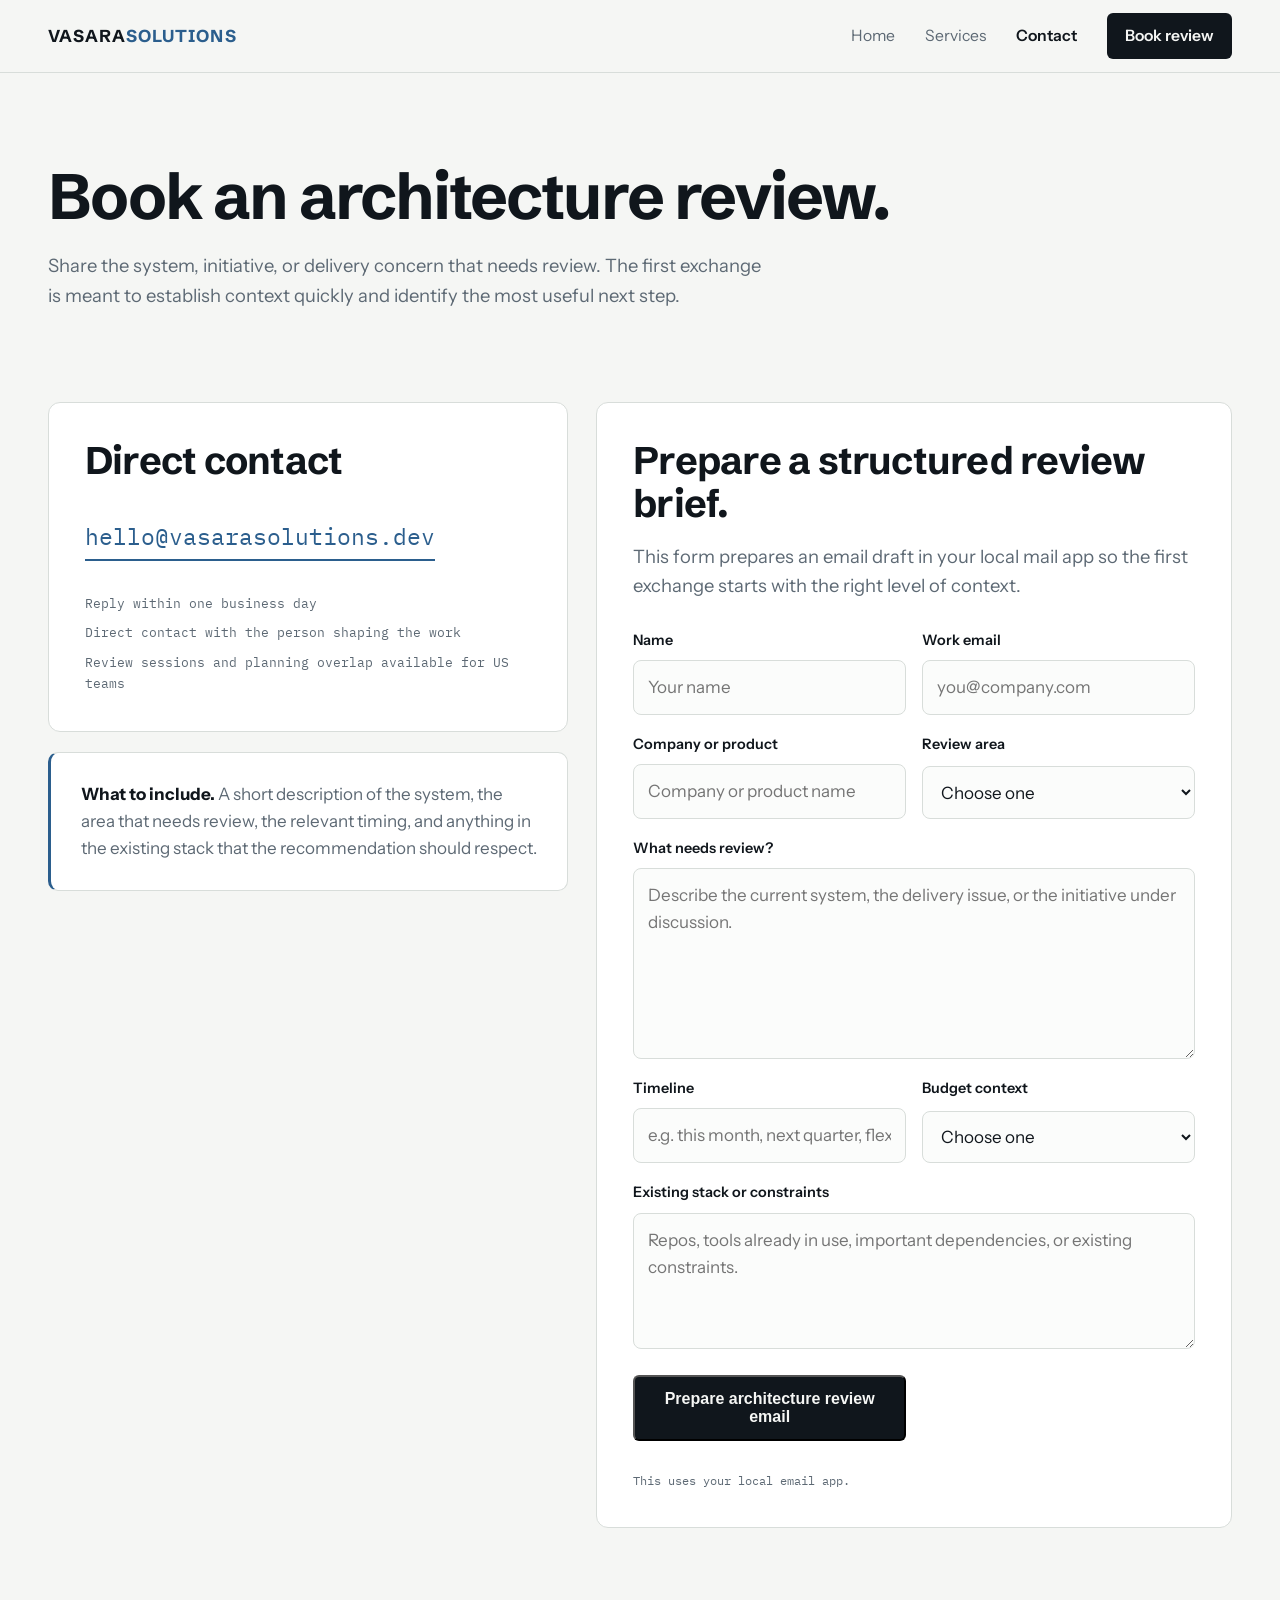
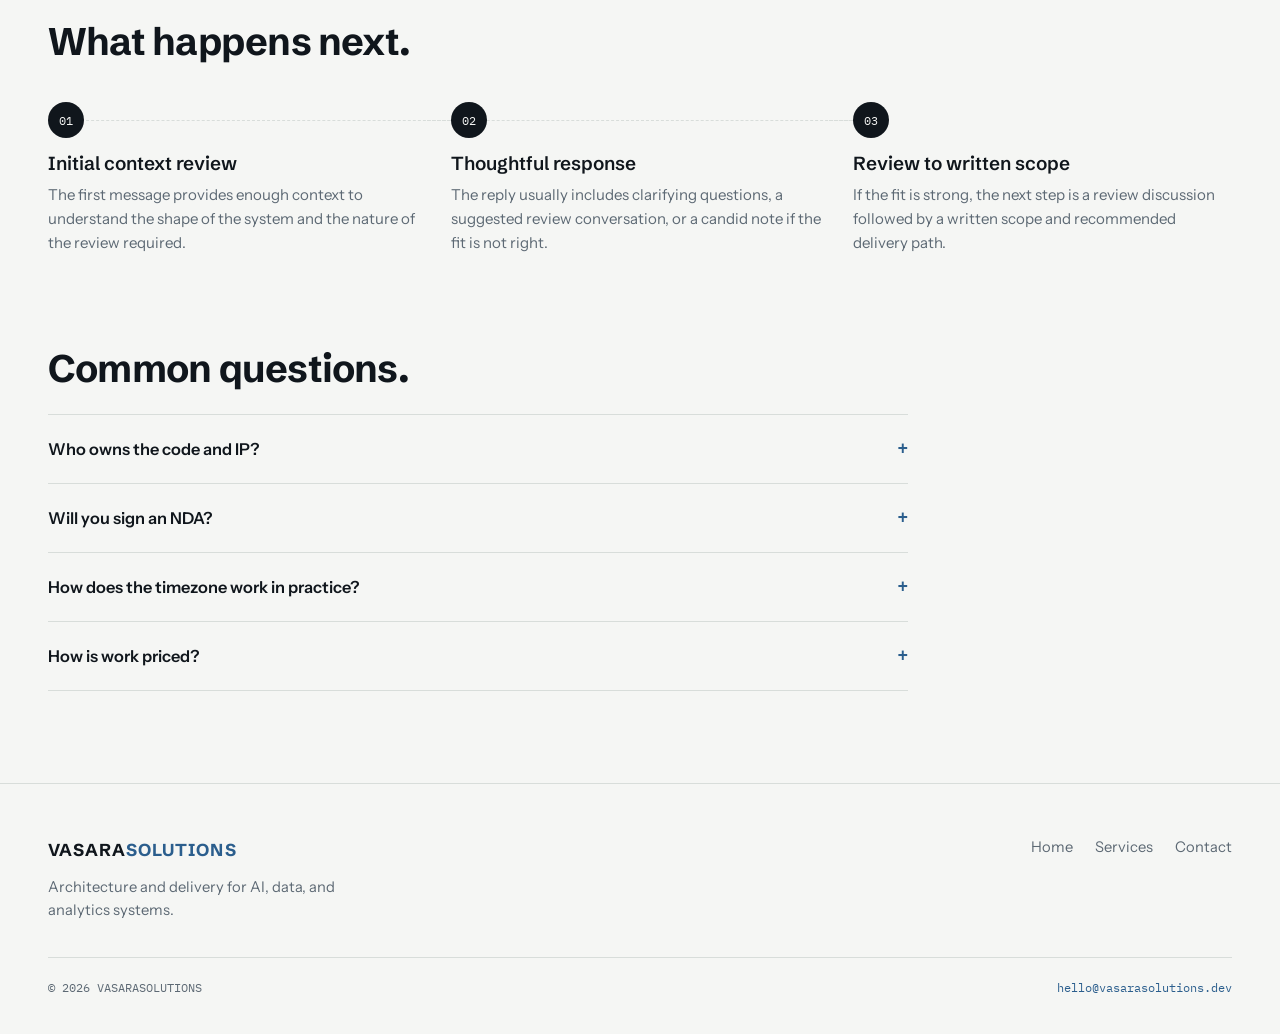
==== commit 2a54c0b7: "Rebranded contact page to VASARASOLUTIONS - Updated title, description, and social meta tags to VASA" ====
--- a/contact.html
+++ b/contact.html
@@ -3,17 +3,18 @@
 <head>
   <meta charset="UTF-8" />
   <meta name="viewport" content="width=device-width, initial-scale=1.0" />
-  <title>Contact — WAKEUPANDWORK</title>
-  <meta name="description" content="Book an architecture review with WAKEUPANDWORK. Share the current system or delivery concern and receive a thoughtful reply within one business day." />
+  <title>Contact — VASARASOLUTIONS</title>
+  <meta name="description" content="Book an architecture review with VASARASOLUTIONS. Share the current system or delivery concern and receive a thoughtful reply within one business day." />
   <meta name="theme-color" content="#f5f6f4" />
   <meta property="og:type" content="website" />
-  <meta property="og:title" content="Contact — WAKEUPANDWORK" />
+  <meta property="og:url" content="https://vasarasolutions.dev/contact.html" />
+  <meta property="og:title" content="Contact — VASARASOLUTIONS" />
   <meta property="og:description" content="Share the current system or delivery concern and receive a thoughtful reply within one business day." />
-  <meta property="og:image" content="assets/social-card.svg" />
-  <meta property="twitter:card" content="summary_large_image" />
-  <meta property="twitter:title" content="Contact — WAKEUPANDWORK" />
-  <meta property="twitter:description" content="Share the current system or delivery concern and receive a thoughtful reply within one business day." />
-  <meta property="twitter:image" content="assets/social-card.svg" />
+  <meta property="og:image" content="https://vasarasolutions.dev/assets/social-card.png" />
+  <meta name="twitter:card" content="summary_large_image" />
+  <meta name="twitter:title" content="Contact — VASARASOLUTIONS" />
+  <meta name="twitter:description" content="Share the current system or delivery concern and receive a thoughtful reply within one business day." />
+  <meta name="twitter:image" content="https://vasarasolutions.dev/assets/social-card.png" />
   <link rel="icon" href="assets/favicon.svg" type="image/svg+xml" />
   <link rel="preconnect" href="https://fonts.googleapis.com" />
   <link rel="preconnect" href="https://fonts.gstatic.com" crossorigin />
@@ -24,7 +25,7 @@
 
 <header class="site-header">
   <div class="wrap">
-    <a class="logo" href="index.html">WAKEUP<span>&amp;WORK</span></a>
+    <a class="logo" href="index.html">VASARA<span>SOLUTIONS</span></a>
     <button class="menu-btn" aria-expanded="false" aria-controls="nav">menu</button>
     <nav class="main-nav" id="nav">
       <a href="index.html">Home</a>
@@ -36,7 +37,7 @@
 </header>
 
 <main>
-  <div class="hero contact-hero">
+  <div class="hero">
     <div class="wrap">
       <h1>Book an architecture review.</h1>
       <p class="lede" style="margin-top:20px">Share the system, initiative, or delivery concern that needs review. The first exchange is meant to establish context quickly and identify the most useful next step.</p>
@@ -48,7 +49,7 @@
       <div class="contact-intro reveal">
         <div class="contact-card">
           <h2>Direct contact</h2>
-          <a class="contact-email" href="mailto:hello@wakeupandwork.dev">hello@wakeupandwork.dev</a>
+          <a class="contact-email" href="mailto:hello@vasarasolutions.dev">hello@vasarasolutions.dev</a>
           <div class="contact-meta">
             <div>Reply within one business day</div>
             <div>Direct contact with the person shaping the work</div>
@@ -64,7 +65,7 @@
         <div class="brief-card">
           <h2>Prepare a structured review brief.</h2>
           <p class="lede">This form prepares an email draft in your local mail app so the first exchange starts with the right level of context.</p>
-          <form class="brief-form" data-brief-form data-email="hello@wakeupandwork.dev">
+          <form class="brief-form" data-brief-form data-email="hello@vasarasolutions.dev">
             <label>
               <span>Name</span>
               <input type="text" name="name" autocomplete="name" placeholder="Your name" required />
@@ -172,7 +173,7 @@
   <div class="wrap">
     <div class="foot-simple">
       <div>
-        <div class="logo">WAKEUP<span>&amp;WORK</span></div>
+        <div class="logo">VASARA<span>SOLUTIONS</span></div>
         <p>Architecture and delivery for AI, data, and analytics systems.</p>
       </div>
       <nav class="foot-nav" aria-label="Footer">
@@ -182,8 +183,8 @@
       </nav>
     </div>
     <div class="foot-bottom">
-      <div>© 2026 WAKEUPANDWORK</div>
-      <div><a href="mailto:hello@wakeupandwork.dev">hello@wakeupandwork.dev</a></div>
+      <div>© 2026 VASARASOLUTIONS</div>
+      <div><a href="mailto:hello@vasarasolutions.dev">hello@vasarasolutions.dev</a></div>
     </div>
   </div>
 </footer>
--- a/css/styles.css
+++ b/css/styles.css
@@ -1,4 +1,4 @@
-/* WAKEUPANDWORK — shared styles */
+/* VASARASOLUTIONS — shared styles */
 
 :root {
   --paper: #f5f6f4;
@@ -537,6 +537,7 @@
   .steps-flow.three {
     grid-template-columns: 1fr;
   }
+  .step-col .track::before { display: none; }
 }
 
 @media (max-width: 860px) {
@@ -553,7 +554,6 @@
     column-gap: 16px;
   }
   .step-col .track { grid-row: 1 / 3; align-items: flex-start; margin-bottom: 0; height: auto; }
-  .step-col .track::before { display: none; }
   .step-col h3, .step-col p { grid-column: 2; }
   nav.main-nav {
     display: none;
